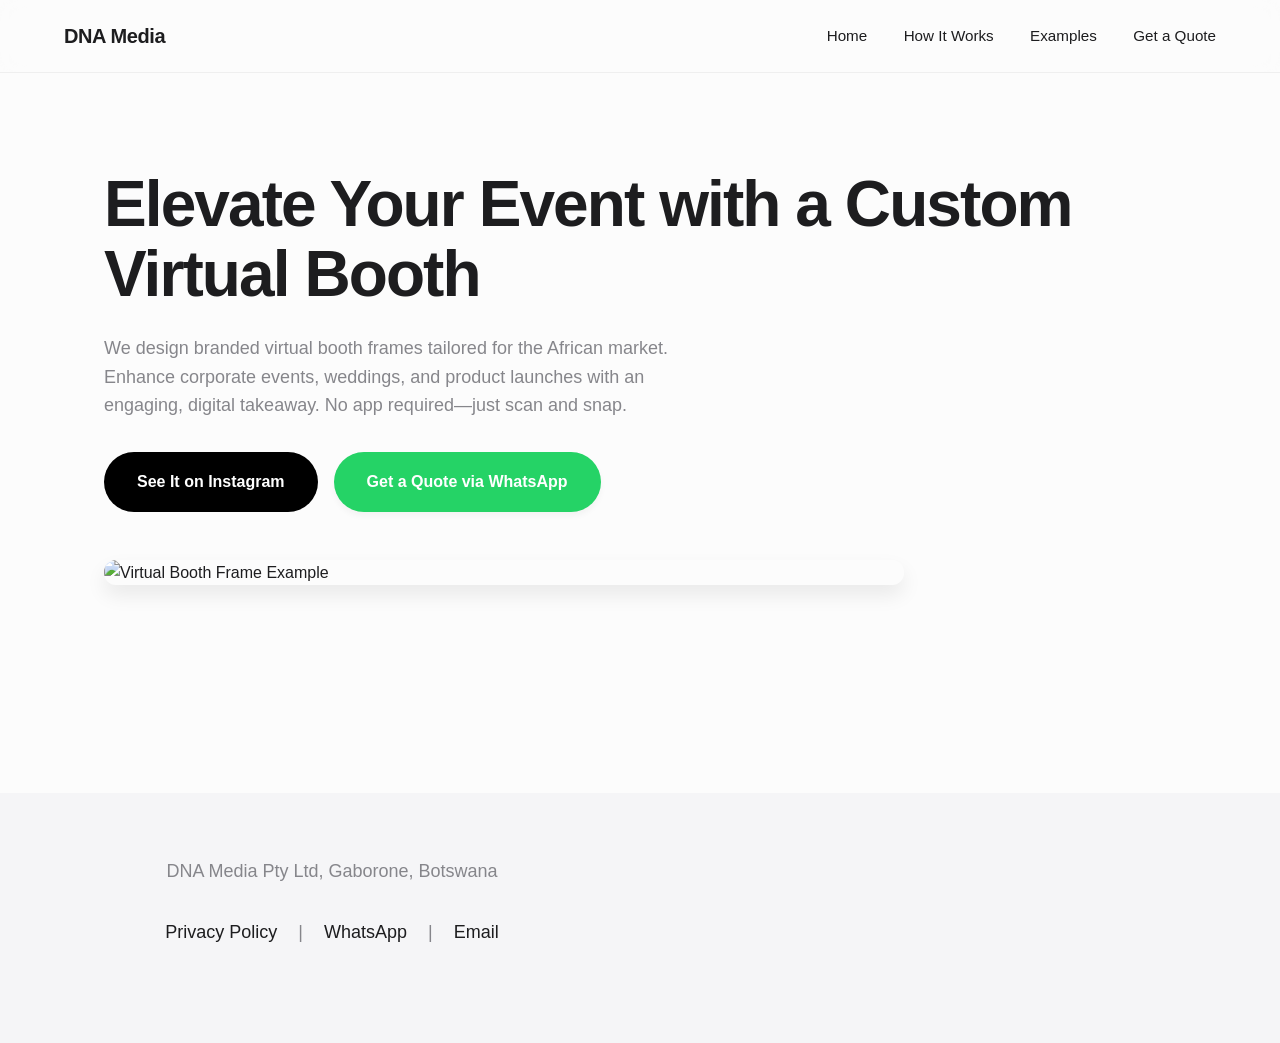
==== Aspirant/index.html @ b3066bc1 "Add files via upload" ====
<!DOCTYPE html>
<html lang="en">
<head>
    <meta charset="UTF-8">
    <meta name="viewport" content="width=device-width, initial-scale=1.0">
    <title>DNA Media Africa Booth</title>
    <link rel="stylesheet" href="./style.css">
</head>
<body>
    <header>
        <div class="logo">DNA Media</div>
        <button class="menu-toggle">☰</button>
        <nav class="nav-links">
            <a href="index.html">Home</a>
            <a href="how-it-works.html">How It Works</a>
            <a href="examples.html">Examples</a>
            <a href="get-a-quote.html">Get a Quote</a>
        </nav>
    </header>

    <main>
        <!-- PAGE SPECIFIC CONTENT GOES HERE -->
         <!-- Example of the updated Hero Section HTML -->
<section class="hero">
    <h1>Elevate Your Event with a Custom Virtual Booth</h1>
    <p>We design branded virtual booth frames tailored for the African market. Enhance corporate events, weddings, and product launches with an engaging, digital takeaway. No app required—just scan and snap.</p>
    
    <div class="btn-group">
        <a href="https://instagram.com/YOUR_HANDLE" target="_blank" rel="noopener noreferrer" class="btn btn-primary">See It on Instagram</a>
        <a href="https://wa.me/YOUR_COUNTRY_CODE" class="btn btn-whatsapp">Get a Quote via WhatsApp</a>
    </div>

    <!-- The CSS will automatically round the corners and add a shadow to this image -->
    <img src="assets/example-frame.jpg" alt="Virtual Booth Frame Example">
</section>
    </main>

    <footer>
        <p>DNA Media Pty Ltd, Gaborone, Botswana</p>
        <p>
            <a href="privacy-policy.html">Privacy Policy</a> | 
            <a href="https://wa.me/YOUR_COUNTRY_CODE_AND_NUMBER">WhatsApp</a> | 
            <a href="mailto:email@dnamedia.com">Email</a>
        </p>
    </footer>
    <script src="script.js"></script>
</body>
</html>
---- Aspirant/style.css ----
/* =========================================
   1. CSS Variables & Reset
   ========================================= */
:root {
  --bg-main: #fcfcfc;
  --bg-secondary: #f5f5f7;
  --text-primary: #1d1d1f;
  --text-secondary: #86868b;
  --black: #000000;
  --white: #ffffff;
  --wa-green: #25D366;
  --wa-green-hover: #1ebe59;
  --radius-md: 12px;
  --radius-pill: 50px;
  --shadow-sm: 0 4px 6px rgba(0,0,0,0.04);
  --shadow-md: 0 10px 20px rgba(0,0,0,0.08);
  --transition: all 0.3s cubic-bezier(0.25, 0.8, 0.25, 1);
}

* {
  box-sizing: border-box;
  margin: 0;
  padding: 0;
}

/* Premium System Font Stack (No Google Fonts) */
body {
  font-family: -apple-system, BlinkMacSystemFont, "SF Pro Display", "Segoe UI", Roboto, Helvetica, Arial, sans-serif;
  background-color: var(--bg-main);
  color: var(--text-primary);
  line-height: 1.6;
  -webkit-font-smoothing: antialiased;
  -moz-osx-font-smoothing: grayscale;
}

/* =========================================
   2. Typography
   ========================================= */
h1 {
  font-size: clamp(2.5rem, 5vw, 4rem);
  font-weight: 800;
  letter-spacing: -0.03em;
  line-height: 1.1;
  margin-bottom: 1.5rem;
}

h2 {
  font-size: clamp(2rem, 4vw, 3rem);
  font-weight: 700;
  letter-spacing: -0.02em;
  margin-bottom: 1.5rem;
}

p {
  font-size: 1.125rem;
  color: var(--text-secondary);
  margin-bottom: 2rem;
  max-width: 600px;
}

/* =========================================
   3. Navigation (Sticky & Glassmorphism)
   ========================================= */
header {
  position: sticky;
  top: 0;
  z-index: 100;
  display: flex;
  justify-content: space-between;
  align-items: center;
  padding: 1.25rem 5%;
  background: rgba(252, 252, 252, 0.8);
  backdrop-filter: blur(12px);
  -webkit-backdrop-filter: blur(12px);
  border-bottom: 1px solid rgba(0,0,0,0.05);
}

.logo {
  font-weight: 800;
  font-size: 1.25rem;
  letter-spacing: -0.02em;
}

nav a {
  color: var(--text-primary);
  text-decoration: none;
  margin-left: 2rem;
  font-weight: 500;
  font-size: 0.95rem;
  transition: var(--transition);
}

nav a:hover {
  color: var(--text-secondary);
}

.menu-toggle {
  display: none;
  background: none;
  border: none;
  font-size: 1.5rem;
  cursor: pointer;
  color: var(--text-primary);
}

/* =========================================
   4. Buttons (Pill shaped with hover lifts)
   ========================================= */
.btn {
  display: inline-flex;
  align-items: center;
  justify-content: center;
  padding: 1rem 2rem;
  text-decoration: none;
  border-radius: var(--radius-pill);
  font-weight: 600;
  font-size: 1rem;
  transition: var(--transition);
  border: 1px solid transparent;
  cursor: pointer;
}

.btn:hover {
  transform: translateY(-2px);
  box-shadow: var(--shadow-md);
}

.btn-primary {
  background: var(--black);
  color: var(--white);
}

.btn-primary:hover {
  background: #222;
}

.btn-whatsapp {
  background: var(--wa-green);
  color: var(--white);
  box-shadow: var(--shadow-sm);
}

.btn-whatsapp:hover {
  background: var(--wa-green-hover);
}

.btn-group {
  display: flex;
  gap: 1rem;
  flex-wrap: wrap;
}

/* =========================================
   5. Layout & Sections
   ========================================= */
main {
  padding: 6rem 5%;
  max-width: 1200px;
  margin: 0 auto;
}

.hero {
  text-align: left; /* Or center, depending on preference */
  padding-bottom: 4rem;
}

.hero img {
  width: 100%;
  max-width: 800px;
  border-radius: var(--radius-md);
  box-shadow: var(--shadow-md);
  margin: 3rem 0;
  display: block;
}

/* =========================================
   6. Image Grid (Examples Page)
   ========================================= */
.image-grid {
  display: grid;
  grid-template-columns: 1fr;
  gap: 2rem;
  margin-bottom: 3rem;
}

.image-grid img {
  width: 100%;
  height: auto;
  border-radius: var(--radius-md);
  box-shadow: var(--shadow-sm);
  transition: var(--transition);
  cursor: pointer;
}

.image-grid img:hover {
  transform: scale(1.02) translateY(-4px);
  box-shadow: var(--shadow-md);
}

/* =========================================
   7. Footer
   ========================================= */
footer {
  text-align: center;
  padding: 4rem 2rem;
  background: var(--bg-secondary);
  font-size: 0.9rem;
  color: var(--text-secondary);
}

footer a {
  color: var(--text-primary);
  font-weight: 500;
  margin: 0 1rem;
  text-decoration: none;
}

footer a:hover {
  text-decoration: underline;
}

/* =========================================
   8. Mobile Breakpoints
   ========================================= */
@media (min-width: 768px) {
  .image-grid {
    grid-template-columns: repeat(3, 1fr);
  }
}

@media (max-width: 767px) {
  main {
    padding: 3rem 5%;
  }
  
  .menu-toggle {
    display: block;
  }
  
  .nav-links {
    display: none;
    flex-direction: column;
    position: absolute;
    top: 100%;
    left: 0;
    width: 100%;
    background: rgba(255, 255, 255, 0.98);
    backdrop-filter: blur(12px);
    border-bottom: 1px solid rgba(0,0,0,0.05);
    padding: 1rem 0;
    box-shadow: var(--shadow-md);
  }
  
  .nav-links.active {
    display: flex;
  }
  
  nav a {
    margin: 1rem 2rem;
    font-size: 1.1rem;
  }
  
  .btn-group {
    flex-direction: column;
    width: 100%;
    gap: 1rem; /* Ensures consistent spacing in the group */
  }
  
  .btn {
    width: 100%;
    margin-bottom: 1rem; /* Fallback margin to prevent overlap */
  }

  
}

/* =========================================
   9. How It Works (Steps List)
   ========================================= */
.steps-list {
  list-style: none;
  counter-reset: steps;
  margin-bottom: 3rem;
  padding: 0;
}

.steps-list li {
  position: relative;
  background: var(--white);
  margin-bottom: 1rem;
  padding: 2rem 2rem 2rem 5rem;
  border-radius: var(--radius-md);
  box-shadow: var(--shadow-sm);
  counter-increment: steps;
  transition: var(--transition);
}

.steps-list li:hover {
  box-shadow: var(--shadow-md);
  transform: translateY(-2px);
}

/* Number Badges inside the cards */
.steps-list li::before {
  content: counter(steps);
  position: absolute;
  left: 1.5rem;
  top: 1.75rem;
  background: var(--black); /* Matches the primary button */
  color: var(--white);
  width: 2.5rem;
  height: 2.5rem;
  border-radius: 50%;
  display: flex;
  align-items: center;
  justify-content: center;
  font-weight: 700;
  font-size: 1.1rem;
}

.steps-list strong {
  display: block;
  font-size: 1.25rem;
  margin-bottom: 0.25rem;
  color: var(--text-primary);
  letter-spacing: -0.01em;
}

/* =========================================
   10. Examples (Card Grid)
   ========================================= */
.image-grid {
  display: grid;
  grid-template-columns: 1fr;
  gap: 2rem;
  margin-bottom: 3rem;
}

.example-card {
  position: relative;
  border-radius: var(--radius-md);
  overflow: hidden;
  box-shadow: var(--shadow-sm);
  transition: var(--transition);
  background: var(--black); /* Prevents white flash on hover zoom */
}

.example-card:hover {
  transform: translateY(-6px);
  box-shadow: var(--shadow-md);
}

.example-card img {
  width: 100%;
  height: 100%;
  object-fit: cover;
  aspect-ratio: 3/4; /* Standard portrait ratio for booth frames */
  display: block;
  transition: transform 0.5s cubic-bezier(0.25, 0.8, 0.25, 1);
}

.example-card:hover img {
  transform: scale(1.05); /* Smooth inner zoom effect */
}

/* Gradient overlay and text for the event type */
.example-label {
  position: absolute;
  bottom: 0;
  left: 0;
  width: 100%;
  padding: 2rem 1.5rem 1rem 1.5rem;
  background: linear-gradient(to top, rgba(0,0,0,0.85) 0%, rgba(0,0,0,0) 100%);
  color: var(--white);
  font-weight: 600;
  font-size: 1.1rem;
  letter-spacing: 0.02em;
}

@media (min-width: 768px) {
  .image-grid {
    grid-template-columns: repeat(3, 1fr);
  }
}
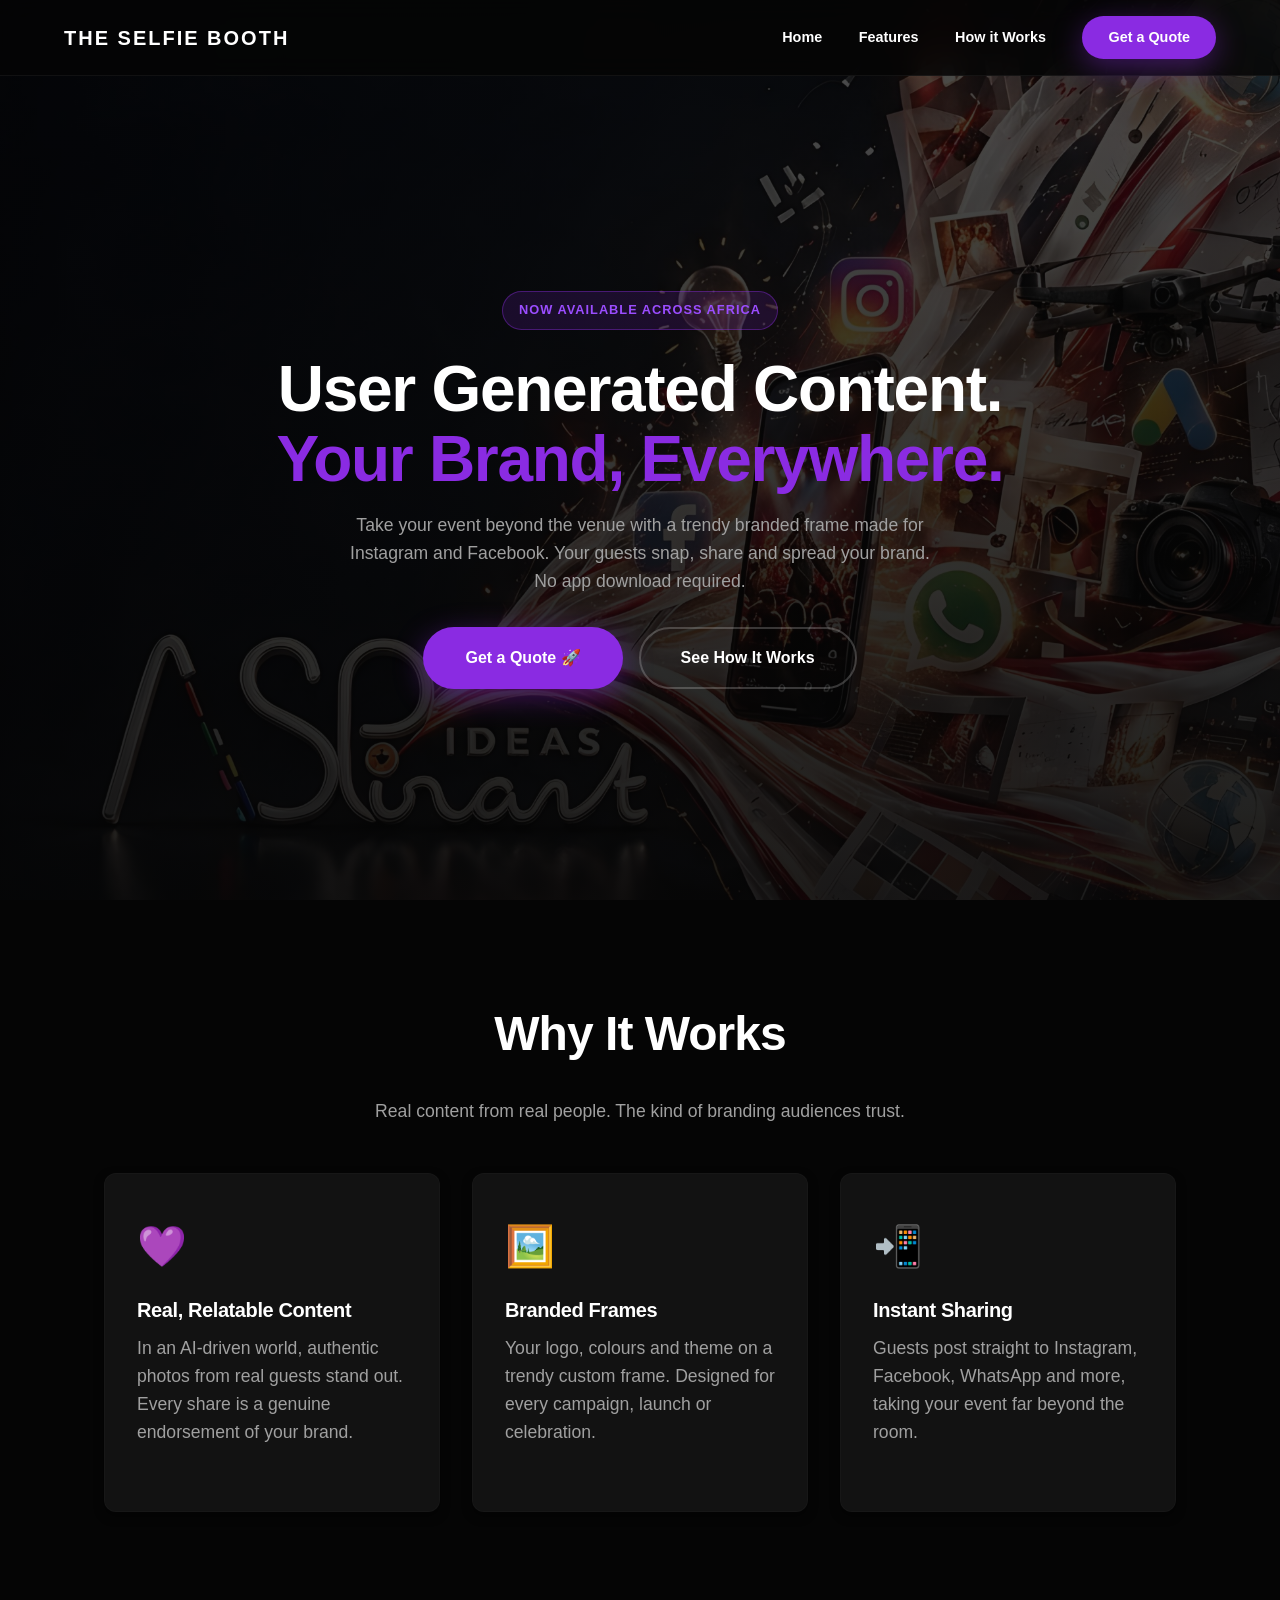
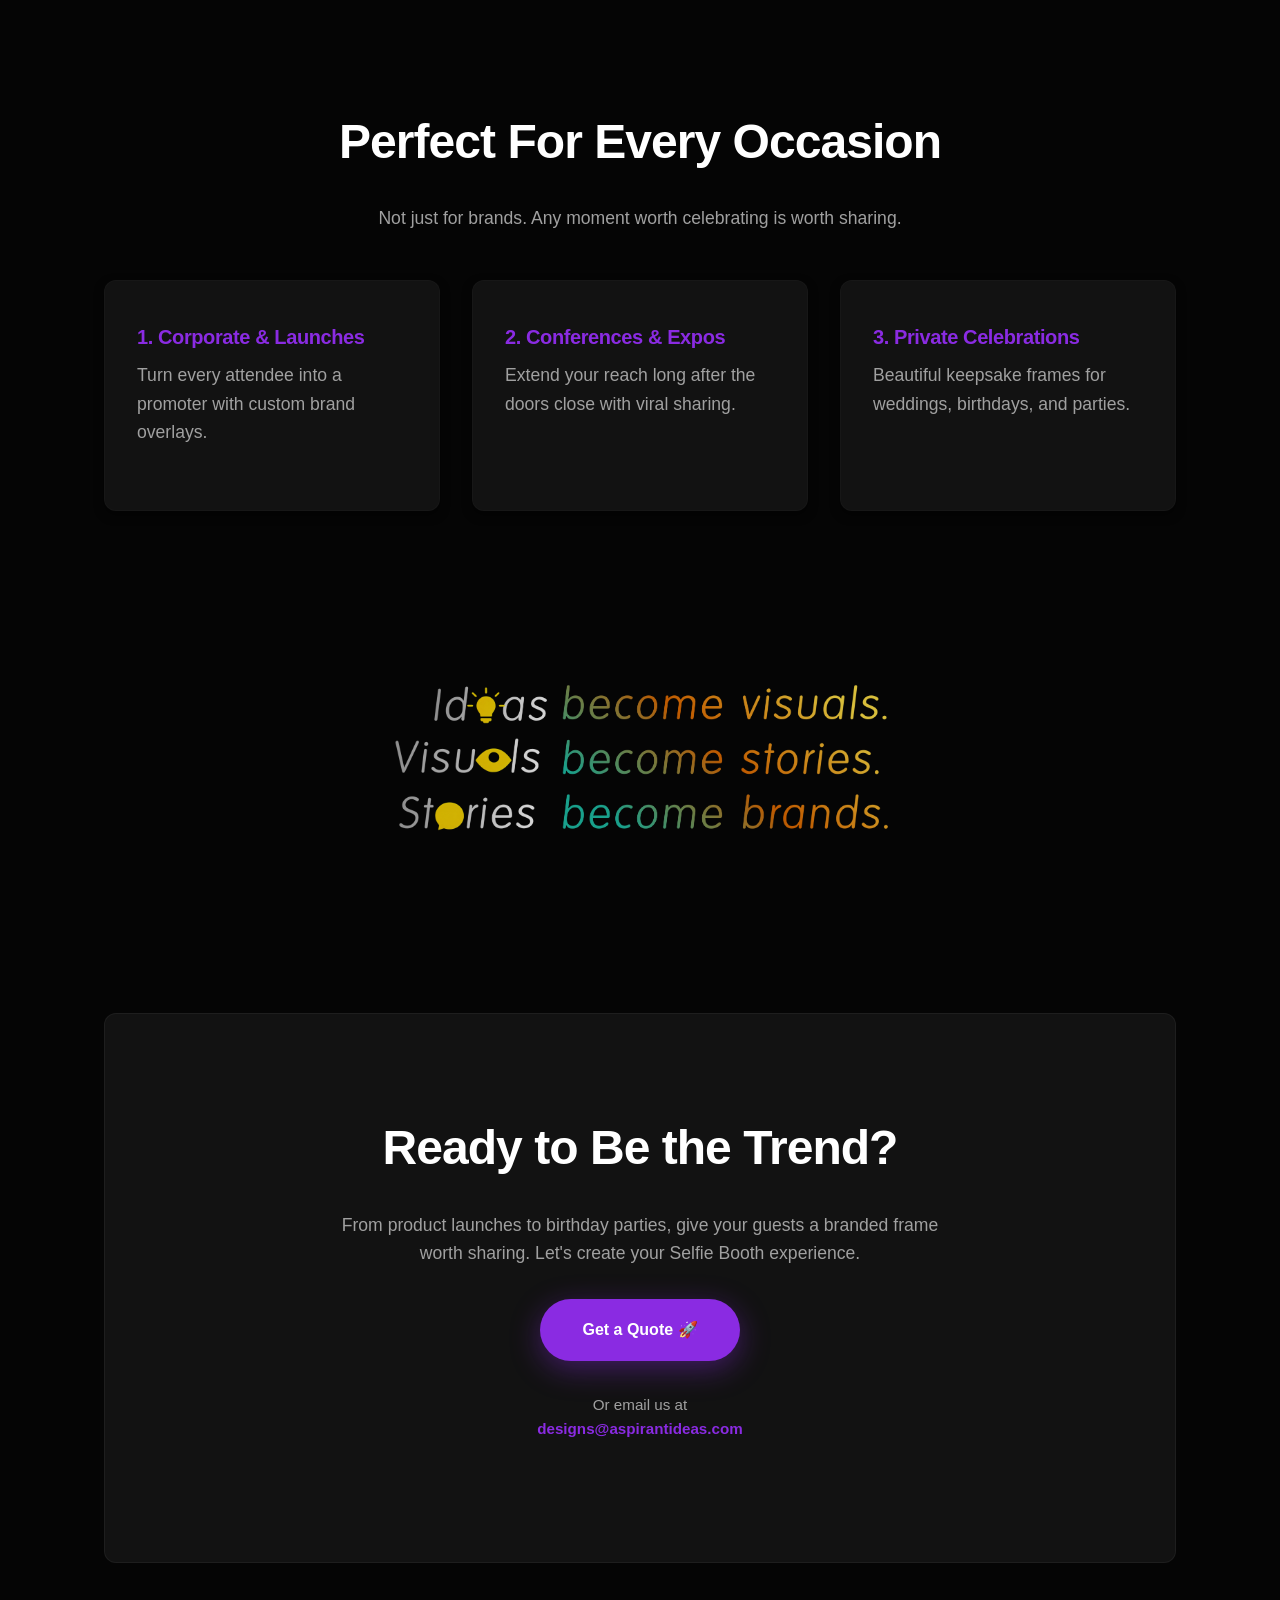
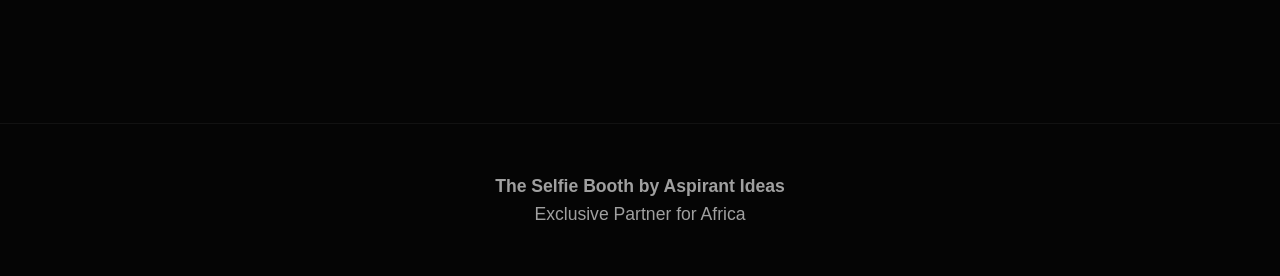
==== commit 3862aee0: "Add files via upload" ====
--- a/Aspirant/index.html
+++ b/Aspirant/index.html
@@ -3,46 +3,115 @@
 <head>
     <meta charset="UTF-8">
     <meta name="viewport" content="width=device-width, initial-scale=1.0">
-    <title>DNA Media Africa Booth</title>
-    <link rel="stylesheet" href="./style.css">
+    <title>The Selfie Booth | Aspirant Ideas</title>
+    <link rel="stylesheet" href="style.css">
 </head>
 <body>
+    
+    <!-- Navigation -->
     <header>
-        <div class="logo">DNA Media</div>
-        <button class="menu-toggle">☰</button>
+        <div class="logo">THE SELFIE BOOTH</div>
         <nav class="nav-links">
-            <a href="index.html">Home</a>
-            <a href="how-it-works.html">How It Works</a>
-            <a href="examples.html">Examples</a>
-            <a href="get-a-quote.html">Get a Quote</a>
+            <a href="#home">Home</a>
+            <a href="#features">Features</a>
+            <a href="#how-it-works">How it Works</a>
+            <a href="mailto:designs@aspirantideas.com?subject=Selfie%20Booth%20Quote" class="btn btn-primary" style="padding: 0.5rem 1.5rem; margin-left: 2rem;">Get a Quote</a>
         </nav>
     </header>
 
+    <!-- Page 1: Hero Section (Powered by 4_2.jpg) -->
+    <section id="home" class="hero" style="max-width: 100%; padding-top: 80px;">
+        <div class="hero-content">
+            <div class="badge">NOW AVAILABLE ACROSS AFRICA</div>
+            
+            <h1>
+                User Generated Content.<br>
+                <span class="text-purple">Your Brand, Everywhere.</span>
+            </h1>
+            
+            <p style="margin: 0 auto 2rem auto; max-width: 600px;">Take your event beyond the venue with a trendy branded frame made for Instagram and Facebook. Your guests snap, share and spread your brand. No app download required.</p>
+            
+            <div class="btn-group">
+                <a href="mailto:designs@aspirantideas.com?subject=Selfie%20Booth%20Quote" class="btn btn-primary">Get a Quote 🚀</a>
+                <a href="#how-it-works" class="btn btn-outline">See How It Works</a>
+            </div>
+        </div>
+    </section>
+
     <main>
-        <!-- PAGE SPECIFIC CONTENT GOES HERE -->
-         <!-- Example of the updated Hero Section HTML -->
-<section class="hero">
-    <h1>Elevate Your Event with a Custom Virtual Booth</h1>
-    <p>We design branded virtual booth frames tailored for the African market. Enhance corporate events, weddings, and product launches with an engaging, digital takeaway. No app required—just scan and snap.</p>
-    
-    <div class="btn-group">
-        <a href="https://instagram.com/YOUR_HANDLE" target="_blank" rel="noopener noreferrer" class="btn btn-primary">See It on Instagram</a>
-        <a href="https://wa.me/YOUR_COUNTRY_CODE" class="btn btn-whatsapp">Get a Quote via WhatsApp</a>
-    </div>
+        <!-- Page 2: Features -->
+        <section id="features">
+            <div class="text-center">
+                <h2>Why It Works</h2>
+                <p style="max-width: 600px; margin: 0 auto;">Real content from real people. The kind of branding audiences trust.</p>
+            </div>
+            
+            <div class="grid">
+                <div class="card">
+                    <span class="card-icon">💜</span>
+                    <h3>Real, Relatable Content</h3>
+                    <p>In an AI-driven world, authentic photos from real guests stand out. Every share is a genuine endorsement of your brand.</p>
+                </div>
+                <div class="card">
+                    <span class="card-icon">🖼️</span>
+                    <h3>Branded Frames</h3>
+                    <p>Your logo, colours and theme on a trendy custom frame. Designed for every campaign, launch or celebration.</p>
+                </div>
+                <div class="card">
+                    <span class="card-icon">📲</span>
+                    <h3>Instant Sharing</h3>
+                    <p>Guests post straight to Instagram, Facebook, WhatsApp and more, taking your event far beyond the room.</p>
+                </div>
+            </div>
+        </section>
 
-    <!-- The CSS will automatically round the corners and add a shadow to this image -->
-    <img src="assets/example-frame.jpg" alt="Virtual Booth Frame Example">
-</section>
+        <!-- Page 3: How It Works & Occasions -->
+        <section id="how-it-works">
+            <div class="text-center">
+                <h2>Perfect For Every Occasion</h2>
+                <p style="max-width: 600px; margin: 0 auto;">Not just for brands. Any moment worth celebrating is worth sharing.</p>
+            </div>
+            
+            <div class="grid">
+                <div class="card">
+                    <h3 class="text-purple">1. Corporate & Launches</h3>
+                    <p>Turn every attendee into a promoter with custom brand overlays.</p>
+                </div>
+                <div class="card">
+                    <h3 class="text-purple">2. Conferences & Expos</h3>
+                    <p>Extend your reach long after the doors close with viral sharing.</p>
+                </div>
+                <div class="card">
+                    <h3 class="text-purple">3. Private Celebrations</h3>
+                    <p>Beautiful keepsake frames for weddings, birthdays, and parties.</p>
+                </div>
+            </div>
+        </section>
+        
+        <!-- Manifesto Graphic Section (Powered by 3.jpg) -->
+        <!-- Because 3.jpg has a black background, it merges perfectly with var(--bg-main) -->
+        <div class="manifesto-section">
+            <img src="3.png" alt="Ideas become visuals. Visuals become stories. Stories become brands." class="manifesto-img">
+        </div>
+
+        <!-- Page 4: Final Call to Action -->
+        <section id="contact">
+            <div class="cta-section">
+                <h2>Ready to Be the Trend?</h2>
+                <p style="max-width: 600px; margin: 0 auto 2rem auto;">From product launches to birthday parties, give your guests a branded frame worth sharing. Let's create your Selfie Booth experience.</p>
+                
+                <div class="btn-group">
+                    <a href="mailto:designs@aspirantideas.com?subject=Selfie%20Booth%20Quote" class="btn btn-primary">Get a Quote 🚀</a>
+                </div>
+                <p style="margin-top: 2rem; font-size: 0.95rem;">Or email us at <br><a href="mailto:designs@aspirantideas.com" class="text-purple" style="font-weight: 700; text-decoration: none;">designs@aspirantideas.com</a></p>
+            </div>
+        </section>
     </main>
 
+    <!-- Footer -->
     <footer>
-        <p>DNA Media Pty Ltd, Gaborone, Botswana</p>
-        <p>
-            <a href="privacy-policy.html">Privacy Policy</a> | 
-            <a href="https://wa.me/YOUR_COUNTRY_CODE_AND_NUMBER">WhatsApp</a> | 
-            <a href="mailto:email@dnamedia.com">Email</a>
-        </p>
+        <p style="margin-bottom: 0;"><strong>The Selfie Booth by Aspirant Ideas</strong> <br> Exclusive Partner for Africa</p>
     </footer>
-    <script src="script.js"></script>
+
 </body>
 </html>
--- a/Aspirant/style.css
+++ b/Aspirant/style.css
@@ -1,20 +1,19 @@
 /* =========================================
-   1. CSS Variables & Reset
+   1. CSS Variables & Reset (Dark Theme)
    ========================================= */
 :root {
-  --bg-main: #fcfcfc;
-  --bg-secondary: #f5f5f7;
-  --text-primary: #1d1d1f;
-  --text-secondary: #86868b;
-  --black: #000000;
-  --white: #ffffff;
-  --wa-green: #25D366;
-  --wa-green-hover: #1ebe59;
+  --bg-main: #050505; /* Deep Black */
+  --bg-secondary: #121212; /* Slightly lighter for cards/sections */
+  --text-primary: #ffffff;
+  --text-secondary: #a0a0a0;
+  --purple-main: #8a2be2;
+  --purple-hover: #9b4dff;
+  --purple-glow: rgba(138, 43, 226, 0.4);
   --radius-md: 12px;
   --radius-pill: 50px;
-  --shadow-sm: 0 4px 6px rgba(0,0,0,0.04);
-  --shadow-md: 0 10px 20px rgba(0,0,0,0.08);
-  --transition: all 0.3s cubic-bezier(0.25, 0.8, 0.25, 1);
+  --shadow-sm: 0 4px 10px rgba(0,0,0,0.5);
+  --shadow-purple: 0 8px 30px var(--purple-glow);
+  --transition: all 0.3s ease;
 }
 
 * {
@@ -23,363 +22,228 @@
   padding: 0;
 }
 
-/* Premium System Font Stack (No Google Fonts) */
 body {
-  font-family: -apple-system, BlinkMacSystemFont, "SF Pro Display", "Segoe UI", Roboto, Helvetica, Arial, sans-serif;
+  font-family: -apple-system, BlinkMacSystemFont, "Segoe UI", Roboto, Helvetica, sans-serif;
   background-color: var(--bg-main);
   color: var(--text-primary);
   line-height: 1.6;
   -webkit-font-smoothing: antialiased;
-  -moz-osx-font-smoothing: grayscale;
-}
-
-/* =========================================
-   2. Typography
-   ========================================= */
-h1 {
-  font-size: clamp(2.5rem, 5vw, 4rem);
+}
+
+/* =========================================
+   2. Typography & Globals
+   ========================================= */
+h1, h2, h3 {
   font-weight: 800;
-  letter-spacing: -0.03em;
-  line-height: 1.1;
-  margin-bottom: 1.5rem;
-}
-
-h2 {
-  font-size: clamp(2rem, 4vw, 3rem);
-  font-weight: 700;
   letter-spacing: -0.02em;
-  margin-bottom: 1.5rem;
-}
-
-p {
-  font-size: 1.125rem;
-  color: var(--text-secondary);
-  margin-bottom: 2rem;
-  max-width: 600px;
-}
-
-/* =========================================
-   3. Navigation (Sticky & Glassmorphism)
+  color: var(--text-primary);
+}
+
+h1 { font-size: clamp(2.5rem, 5vw, 4rem); line-height: 1.1; margin-bottom: 1rem; }
+h2 { font-size: clamp(2rem, 4vw, 3rem); margin-bottom: 1.5rem; text-align: center; }
+h3 { font-size: 1.25rem; margin-bottom: 0.5rem; }
+
+p { font-size: 1.1rem; color: var(--text-secondary); margin-bottom: 1.5rem; }
+
+.text-purple { color: var(--purple-main); }
+.text-center { text-align: center; }
+
+/* =========================================
+   3. Navigation
    ========================================= */
 header {
-  position: sticky;
+  position: fixed;
   top: 0;
+  width: 100%;
   z-index: 100;
   display: flex;
   justify-content: space-between;
   align-items: center;
-  padding: 1.25rem 5%;
-  background: rgba(252, 252, 252, 0.8);
+  padding: 1rem 5%;
+  background: rgba(5, 5, 5, 0.85);
   backdrop-filter: blur(12px);
-  -webkit-backdrop-filter: blur(12px);
-  border-bottom: 1px solid rgba(0,0,0,0.05);
-}
-
-.logo {
-  font-weight: 800;
-  font-size: 1.25rem;
-  letter-spacing: -0.02em;
-}
+  border-bottom: 1px solid rgba(255,255,255,0.05);
+}
+
+.logo { font-weight: 800; font-size: 1.25rem; letter-spacing: 2px; }
 
 nav a {
   color: var(--text-primary);
   text-decoration: none;
   margin-left: 2rem;
-  font-weight: 500;
-  font-size: 0.95rem;
-  transition: var(--transition);
-}
-
-nav a:hover {
-  color: var(--text-secondary);
-}
-
-.menu-toggle {
-  display: none;
-  background: none;
-  border: none;
-  font-size: 1.5rem;
-  cursor: pointer;
-  color: var(--text-primary);
-}
-
-/* =========================================
-   4. Buttons (Pill shaped with hover lifts)
+  font-weight: 600;
+  font-size: 0.9rem;
+  transition: var(--transition);
+}
+
+nav a:hover { color: var(--purple-main); }
+
+/* =========================================
+   4. Buttons
    ========================================= */
 .btn {
   display: inline-flex;
   align-items: center;
   justify-content: center;
-  padding: 1rem 2rem;
+  padding: 1rem 2.5rem;
   text-decoration: none;
   border-radius: var(--radius-pill);
-  font-weight: 600;
-  font-size: 1rem;
-  transition: var(--transition);
-  border: 1px solid transparent;
+  font-weight: 700;
+  transition: var(--transition);
   cursor: pointer;
-}
-
-.btn:hover {
+  border: 2px solid transparent;
+}
+
+.btn-primary {
+  background: var(--purple-main);
+  color: #ffffff;
+  box-shadow: var(--shadow-purple);
+}
+
+.btn-primary:hover {
+  background: var(--purple-hover);
   transform: translateY(-2px);
-  box-shadow: var(--shadow-md);
-}
-
-.btn-primary {
-  background: var(--black);
-  color: var(--white);
-}
-
-.btn-primary:hover {
-  background: #222;
-}
-
-.btn-whatsapp {
-  background: var(--wa-green);
-  color: var(--white);
-  box-shadow: var(--shadow-sm);
-}
-
-.btn-whatsapp:hover {
-  background: var(--wa-green-hover);
+  box-shadow: 0 12px 40px rgba(155, 77, 255, 0.6);
+}
+
+.btn-outline {
+  background: transparent;
+  color: var(--text-primary);
+  border-color: rgba(255,255,255,0.2);
+}
+
+.btn-outline:hover {
+  border-color: var(--purple-main);
+  color: var(--purple-main);
 }
 
 .btn-group {
   display: flex;
   gap: 1rem;
   flex-wrap: wrap;
-}
-
-/* =========================================
-   5. Layout & Sections
-   ========================================= */
-main {
-  padding: 6rem 5%;
-  max-width: 1200px;
-  margin: 0 auto;
-}
-
+  justify-content: center;
+}
+
+/* =========================================
+   5. Hero Section (Uses 4_2.jpg)
+   ========================================= */
 .hero {
-  text-align: left; /* Or center, depending on preference */
-  padding-bottom: 4rem;
-}
-
-.hero img {
-  width: 100%;
+  position: relative;
+  background-image: url('4.png');
+  background-size: cover;
+  background-position: center;
+  height: 100vh;
+  display: flex;
+  flex-direction: column;
+  align-items: center;
+  justify-content: center;
+  text-align: center;
+  padding: 0 5%;
+}
+
+.hero::before {
+  content: '';
+  position: absolute;
+  top: 0; left: 0; width: 100%; height: 100%;
+  background: linear-gradient(to bottom, rgba(5,5,5,0.7) 0%, rgba(5,5,5,0.9) 100%);
+  z-index: 1;
+}
+
+.hero-content {
+  position: relative;
+  z-index: 2;
   max-width: 800px;
-  border-radius: var(--radius-md);
-  box-shadow: var(--shadow-md);
-  margin: 3rem 0;
+}
+
+.badge {
+  display: inline-block;
+  background: rgba(138, 43, 226, 0.15);
+  color: var(--purple-hover);
+  padding: 0.5rem 1rem;
+  border-radius: var(--radius-pill);
+  font-size: 0.8rem;
+  font-weight: 700;
+  letter-spacing: 1px;
+  margin-bottom: 1.5rem;
+  border: 1px solid var(--purple-glow);
+}
+
+/* =========================================
+   6. Manifesto Section (Uses 3.jpg)
+   ========================================= */
+.manifesto-section {
+  background: var(--bg-main);
+  padding: 2rem 5%; /* Reduced padding for a tighter fit */
+  display: flex;
+  justify-content: center;
+  align-items: center;
+  margin: 2rem 0;
+}
+
+.manifesto-img {
+  max-width: 100%;
+  width: 500px; /* Reduced significantly to act as a small quote */
+  height: auto;
   display: block;
-}
-
-/* =========================================
-   6. Image Grid (Examples Page)
-   ========================================= */
-.image-grid {
+  opacity: 0.85; /* Softens the image slightly to match the aesthetic */
+  transition: var(--transition);
+}
+
+.manifesto-img:hover {
+  opacity: 1; /* Brightens up slightly if the user hovers over it */
+}
+
+/* =========================================
+   7. Grid & Cards
+   ========================================= */
+section { padding: 6rem 5%; max-width: 1200px; margin: 0 auto; }
+
+.grid {
   display: grid;
   grid-template-columns: 1fr;
   gap: 2rem;
-  margin-bottom: 3rem;
-}
-
-.image-grid img {
-  width: 100%;
-  height: auto;
+  margin-top: 3rem;
+}
+
+@media (min-width: 768px) {
+  .grid { grid-template-columns: repeat(auto-fit, minmax(300px, 1fr)); }
+}
+
+.card {
+  background: var(--bg-secondary);
+  padding: 2.5rem 2rem;
   border-radius: var(--radius-md);
   box-shadow: var(--shadow-sm);
   transition: var(--transition);
-  cursor: pointer;
-}
-
-.image-grid img:hover {
-  transform: scale(1.02) translateY(-4px);
-  box-shadow: var(--shadow-md);
-}
-
-/* =========================================
-   7. Footer
-   ========================================= */
+  border: 1px solid rgba(255,255,255,0.02);
+}
+
+.card:hover {
+  transform: translateY(-5px);
+  border-color: var(--purple-glow);
+  box-shadow: var(--shadow-purple);
+}
+
+.card-icon {
+  font-size: 2.5rem;
+  margin-bottom: 1rem;
+  display: block;
+}
+
+/* =========================================
+   8. Footer & CTA
+   ========================================= */
+.cta-section {
+  text-align: center;
+  background: var(--bg-secondary);
+  padding: 6rem 5%;
+  border-radius: var(--radius-md);
+  margin-bottom: 4rem;
+  border: 1px solid rgba(255,255,255,0.05);
+}
+
 footer {
   text-align: center;
-  padding: 4rem 2rem;
-  background: var(--bg-secondary);
-  font-size: 0.9rem;
-  color: var(--text-secondary);
-}
-
-footer a {
-  color: var(--text-primary);
-  font-weight: 500;
-  margin: 0 1rem;
-  text-decoration: none;
-}
-
-footer a:hover {
-  text-decoration: underline;
-}
-
-/* =========================================
-   8. Mobile Breakpoints
-   ========================================= */
-@media (min-width: 768px) {
-  .image-grid {
-    grid-template-columns: repeat(3, 1fr);
-  }
-}
-
-@media (max-width: 767px) {
-  main {
-    padding: 3rem 5%;
-  }
-  
-  .menu-toggle {
-    display: block;
-  }
-  
-  .nav-links {
-    display: none;
-    flex-direction: column;
-    position: absolute;
-    top: 100%;
-    left: 0;
-    width: 100%;
-    background: rgba(255, 255, 255, 0.98);
-    backdrop-filter: blur(12px);
-    border-bottom: 1px solid rgba(0,0,0,0.05);
-    padding: 1rem 0;
-    box-shadow: var(--shadow-md);
-  }
-  
-  .nav-links.active {
-    display: flex;
-  }
-  
-  nav a {
-    margin: 1rem 2rem;
-    font-size: 1.1rem;
-  }
-  
-  .btn-group {
-    flex-direction: column;
-    width: 100%;
-    gap: 1rem; /* Ensures consistent spacing in the group */
-  }
-  
-  .btn {
-    width: 100%;
-    margin-bottom: 1rem; /* Fallback margin to prevent overlap */
-  }
-
-  
-}
-
-/* =========================================
-   9. How It Works (Steps List)
-   ========================================= */
-.steps-list {
-  list-style: none;
-  counter-reset: steps;
-  margin-bottom: 3rem;
-  padding: 0;
-}
-
-.steps-list li {
-  position: relative;
-  background: var(--white);
-  margin-bottom: 1rem;
-  padding: 2rem 2rem 2rem 5rem;
-  border-radius: var(--radius-md);
-  box-shadow: var(--shadow-sm);
-  counter-increment: steps;
-  transition: var(--transition);
-}
-
-.steps-list li:hover {
-  box-shadow: var(--shadow-md);
-  transform: translateY(-2px);
-}
-
-/* Number Badges inside the cards */
-.steps-list li::before {
-  content: counter(steps);
-  position: absolute;
-  left: 1.5rem;
-  top: 1.75rem;
-  background: var(--black); /* Matches the primary button */
-  color: var(--white);
-  width: 2.5rem;
-  height: 2.5rem;
-  border-radius: 50%;
-  display: flex;
-  align-items: center;
-  justify-content: center;
-  font-weight: 700;
-  font-size: 1.1rem;
-}
-
-.steps-list strong {
-  display: block;
-  font-size: 1.25rem;
-  margin-bottom: 0.25rem;
-  color: var(--text-primary);
-  letter-spacing: -0.01em;
-}
-
-/* =========================================
-   10. Examples (Card Grid)
-   ========================================= */
-.image-grid {
-  display: grid;
-  grid-template-columns: 1fr;
-  gap: 2rem;
-  margin-bottom: 3rem;
-}
-
-.example-card {
-  position: relative;
-  border-radius: var(--radius-md);
-  overflow: hidden;
-  box-shadow: var(--shadow-sm);
-  transition: var(--transition);
-  background: var(--black); /* Prevents white flash on hover zoom */
-}
-
-.example-card:hover {
-  transform: translateY(-6px);
-  box-shadow: var(--shadow-md);
-}
-
-.example-card img {
-  width: 100%;
-  height: 100%;
-  object-fit: cover;
-  aspect-ratio: 3/4; /* Standard portrait ratio for booth frames */
-  display: block;
-  transition: transform 0.5s cubic-bezier(0.25, 0.8, 0.25, 1);
-}
-
-.example-card:hover img {
-  transform: scale(1.05); /* Smooth inner zoom effect */
-}
-
-/* Gradient overlay and text for the event type */
-.example-label {
-  position: absolute;
-  bottom: 0;
-  left: 0;
-  width: 100%;
-  padding: 2rem 1.5rem 1rem 1.5rem;
-  background: linear-gradient(to top, rgba(0,0,0,0.85) 0%, rgba(0,0,0,0) 100%);
-  color: var(--white);
-  font-weight: 600;
-  font-size: 1.1rem;
-  letter-spacing: 0.02em;
-}
-
-@media (min-width: 768px) {
-  .image-grid {
-    grid-template-columns: repeat(3, 1fr);
-  }
-}
-
+  padding: 3rem 5%;
+  border-top: 1px solid rgba(255,255,255,0.05);
+}
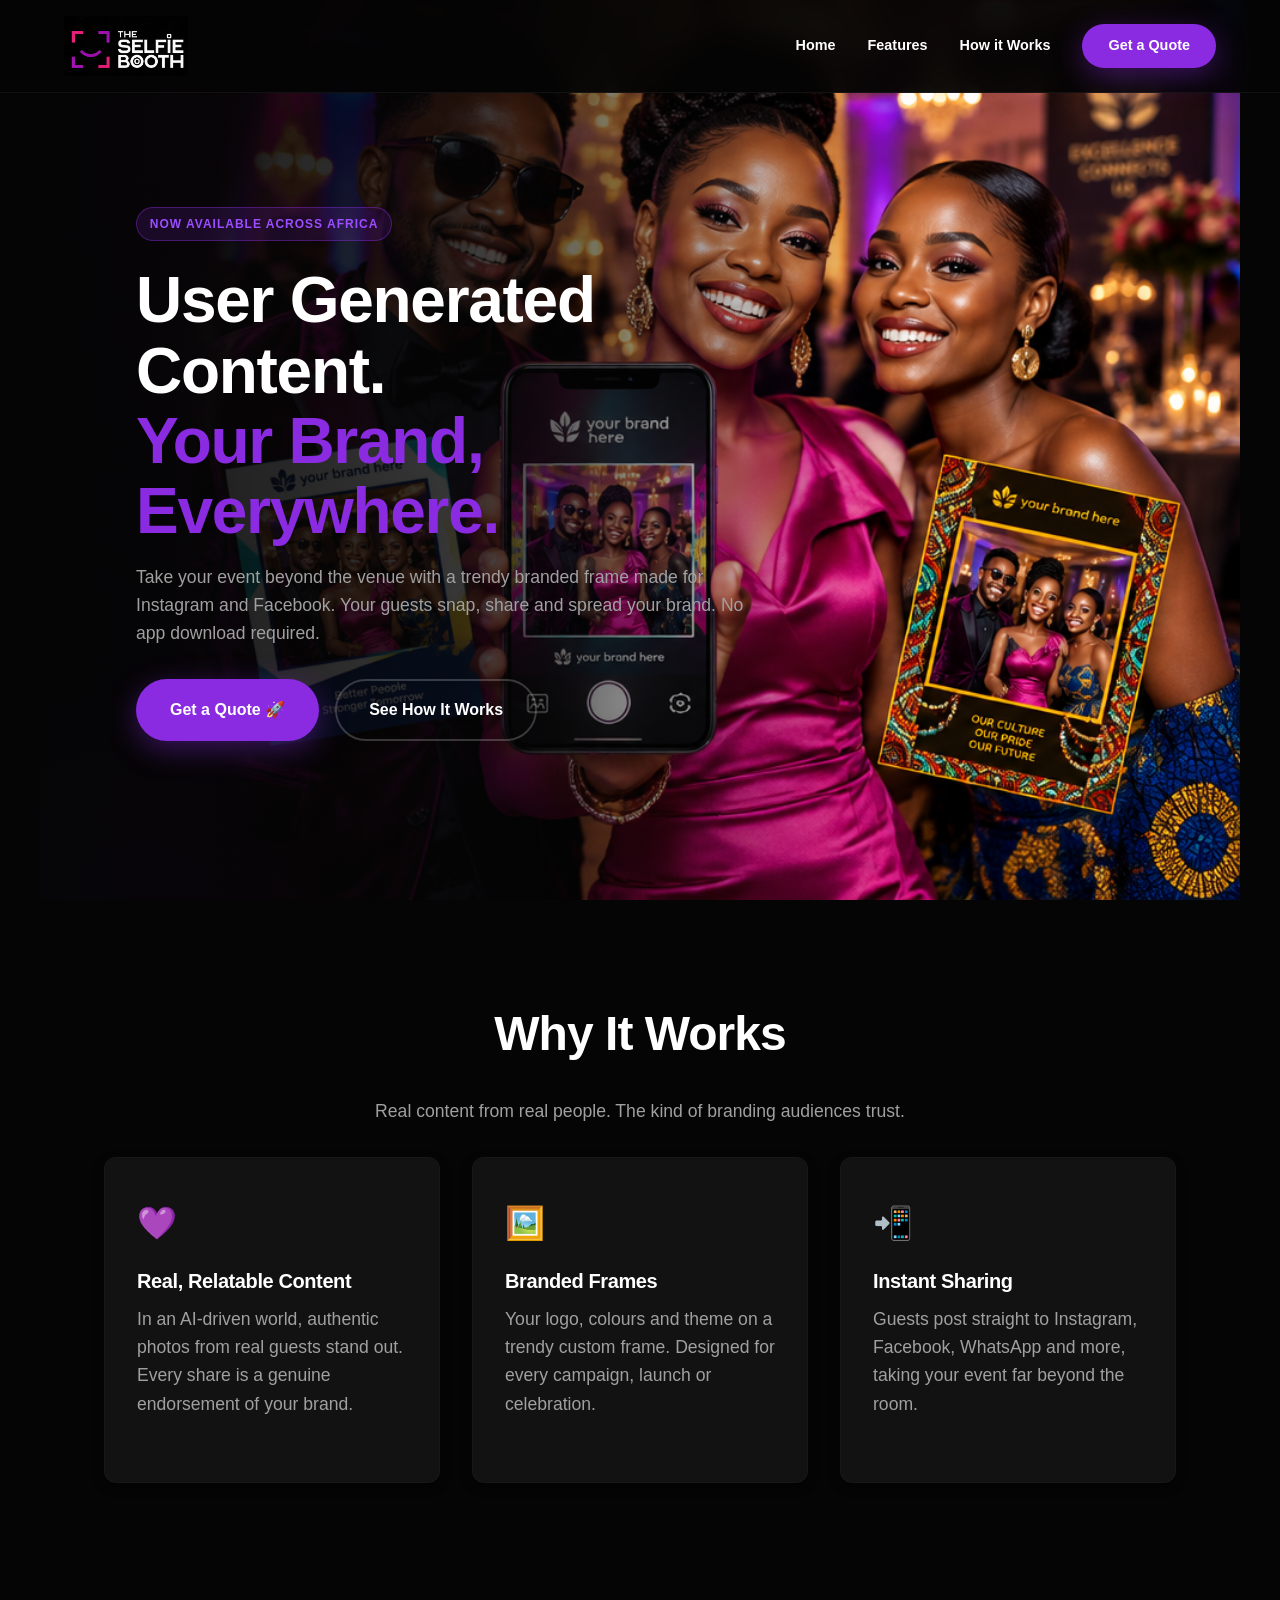
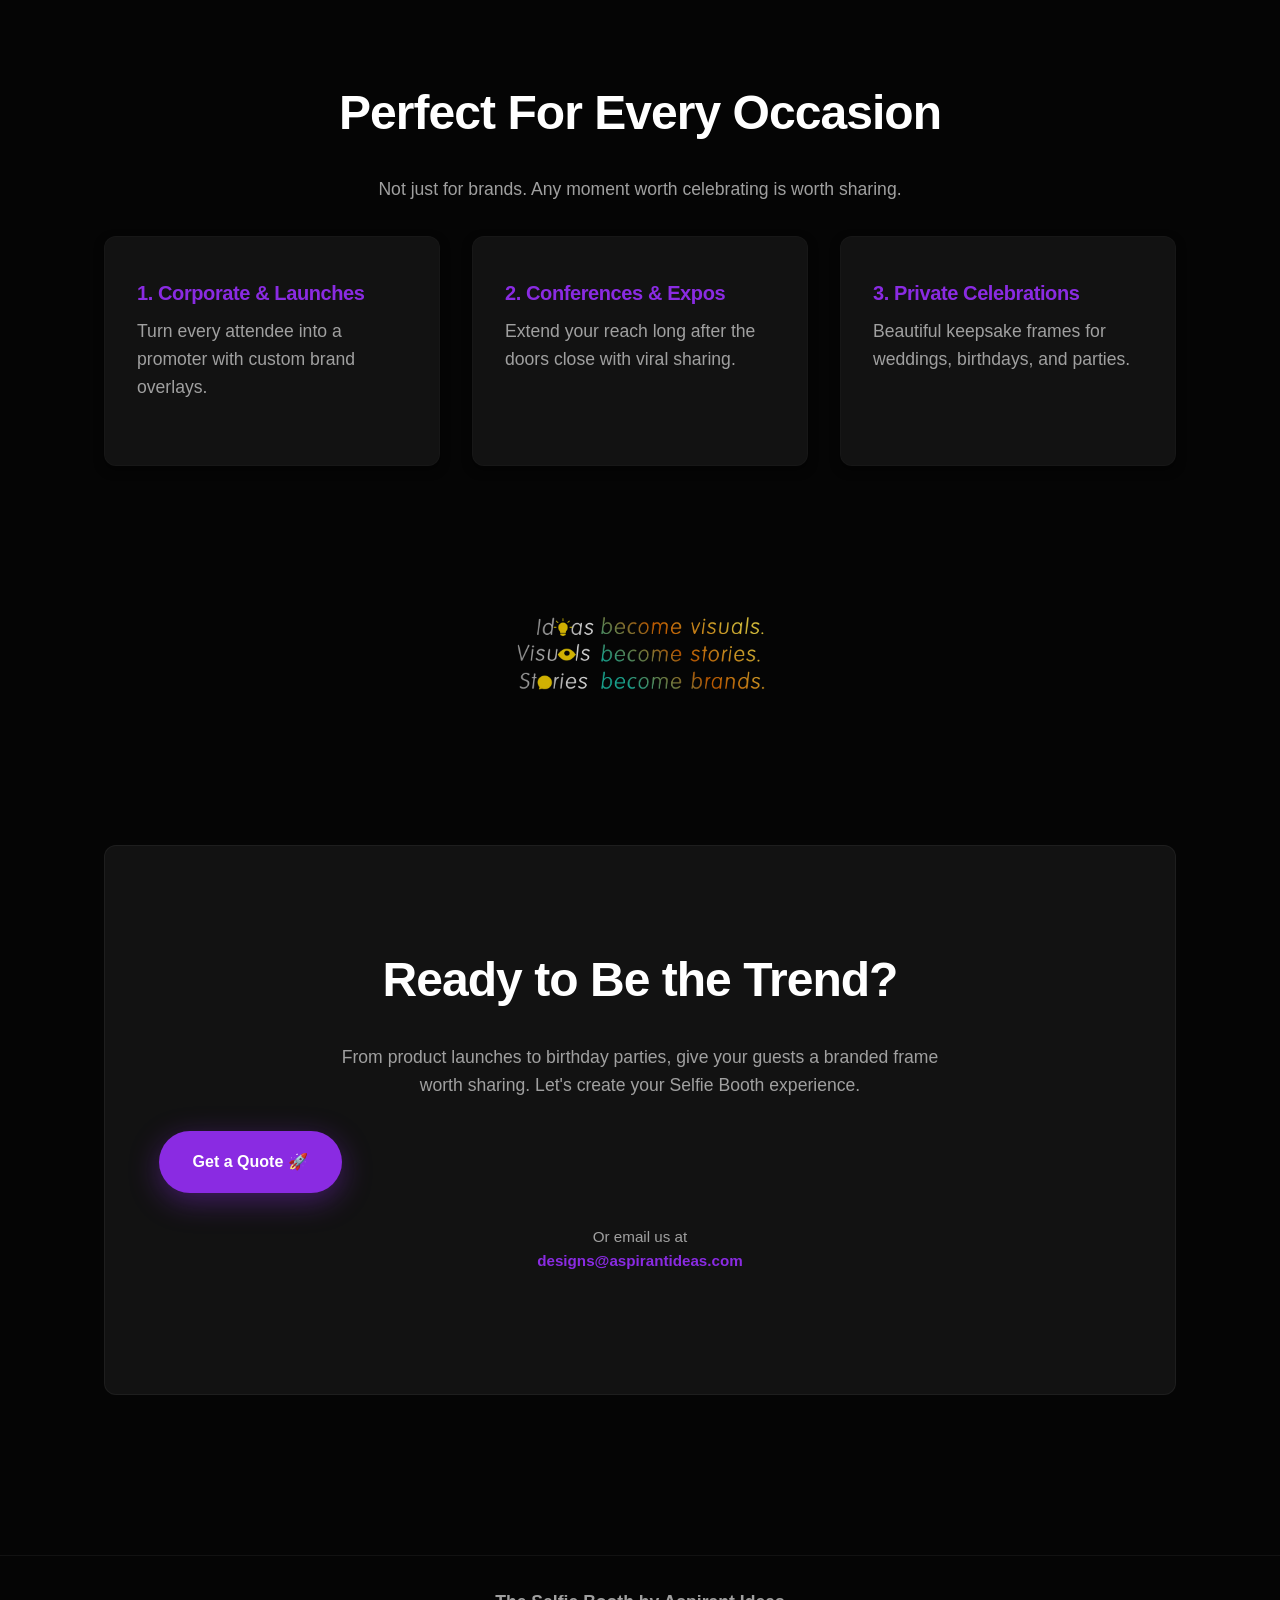
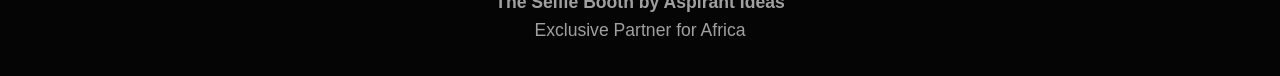
==== commit 0788ca4a: "Add files via upload" ====
--- a/Aspirant/index.html
+++ b/Aspirant/index.html
@@ -4,23 +4,38 @@
     <meta charset="UTF-8">
     <meta name="viewport" content="width=device-width, initial-scale=1.0">
     <title>The Selfie Booth | Aspirant Ideas</title>
+    
+    <!-- Standard Favicon -->
+    <link rel="icon" type="image/jpeg" href="logo.png">
+    
+    <!-- Apple Touch Icon for iOS Home Screen -->
+    <link rel="apple-touch-icon" href="logo.png">
+    
     <link rel="stylesheet" href="style.css">
 </head>
 <body>
     
     <!-- Navigation -->
     <header>
-        <div class="logo">THE SELFIE BOOTH</div>
+        <!-- Updated Logo Image -->
+        <a href="#home" class="logo-link">
+            <img src="logo.png" alt="The Selfie Booth Logo" class="logo-img">
+        </a>
+
+        <!-- Mobile Hamburger Toggle -->
+        <button class="menu-toggle">☰</button>
+        
         <nav class="nav-links">
-            <a href="#home">Home</a>
-            <a href="#features">Features</a>
-            <a href="#how-it-works">How it Works</a>
-            <a href="mailto:designs@aspirantideas.com?subject=Selfie%20Booth%20Quote" class="btn btn-primary" style="padding: 0.5rem 1.5rem; margin-left: 2rem;">Get a Quote</a>
+            <a href="#home" class="nav-item">Home</a>
+            <a href="#features" class="nav-item">Features</a>
+            <a href="#how-it-works" class="nav-item">How it Works</a>
+            <a href="mailto:designs@aspirantideas.com?subject=Selfie%20Booth%20Quote" class="btn btn-primary nav-cta">Get a Quote</a>
         </nav>
     </header>
 
     <!-- Page 1: Hero Section (Powered by 4_2.jpg) -->
-    <section id="home" class="hero" style="max-width: 100%; padding-top: 80px;">
+    <!-- Page 1: Hero Section (Powered by the cinematic banner) -->
+    <section id="home" class="hero">
         <div class="hero-content">
             <div class="badge">NOW AVAILABLE ACROSS AFRICA</div>
             
@@ -29,7 +44,7 @@
                 <span class="text-purple">Your Brand, Everywhere.</span>
             </h1>
             
-            <p style="margin: 0 auto 2rem auto; max-width: 600px;">Take your event beyond the venue with a trendy branded frame made for Instagram and Facebook. Your guests snap, share and spread your brand. No app download required.</p>
+            <p style="margin-bottom: 2rem;">Take your event beyond the venue with a trendy branded frame made for Instagram and Facebook. Your guests snap, share and spread your brand. No app download required.</p>
             
             <div class="btn-group">
                 <a href="mailto:designs@aspirantideas.com?subject=Selfie%20Booth%20Quote" class="btn btn-primary">Get a Quote 🚀</a>
@@ -89,7 +104,6 @@
         </section>
         
         <!-- Manifesto Graphic Section (Powered by 3.jpg) -->
-        <!-- Because 3.jpg has a black background, it merges perfectly with var(--bg-main) -->
         <div class="manifesto-section">
             <img src="3.png" alt="Ideas become visuals. Visuals become stories. Stories become brands." class="manifesto-img">
         </div>
@@ -113,5 +127,7 @@
         <p style="margin-bottom: 0;"><strong>The Selfie Booth by Aspirant Ideas</strong> <br> Exclusive Partner for Africa</p>
     </footer>
 
+    <!-- Mobile Menu Script -->
+    <script src="script.js"></script>
 </body>
 </html>
--- a/Aspirant/style.css
+++ b/Aspirant/style.css
@@ -2,8 +2,8 @@
    1. CSS Variables & Reset (Dark Theme)
    ========================================= */
 :root {
-  --bg-main: #050505; /* Deep Black */
-  --bg-secondary: #121212; /* Slightly lighter for cards/sections */
+  --bg-main: #050505;
+  --bg-secondary: #121212;
   --text-primary: #ffffff;
   --text-secondary: #a0a0a0;
   --purple-main: #8a2be2;
@@ -28,6 +28,12 @@
   color: var(--text-primary);
   line-height: 1.6;
   -webkit-font-smoothing: antialiased;
+  overflow-x: hidden;
+}
+
+img {
+  max-width: 100%;
+  height: auto;
 }
 
 /* =========================================
@@ -39,17 +45,17 @@
   color: var(--text-primary);
 }
 
-h1 { font-size: clamp(2.5rem, 5vw, 4rem); line-height: 1.1; margin-bottom: 1rem; }
-h2 { font-size: clamp(2rem, 4vw, 3rem); margin-bottom: 1.5rem; text-align: center; }
+/* Fluid typography handles mobile to desktop scaling automatically */
+h1 { font-size: clamp(2rem, 8vw, 4rem); line-height: 1.1; margin-bottom: 1rem; }
+h2 { font-size: clamp(1.75rem, 6vw, 3rem); margin-bottom: 1.5rem; text-align: center; }
 h3 { font-size: 1.25rem; margin-bottom: 0.5rem; }
-
-p { font-size: 1.1rem; color: var(--text-secondary); margin-bottom: 1.5rem; }
+p { font-size: 1rem; color: var(--text-secondary); margin-bottom: 1.5rem; }
 
 .text-purple { color: var(--purple-main); }
 .text-center { text-align: center; }
 
-/* =========================================
-   3. Navigation
+/*=========================================
+   3. Navigation (Mobile Default)
    ========================================= */
 header {
   position: fixed;
@@ -60,38 +66,85 @@
   justify-content: space-between;
   align-items: center;
   padding: 1rem 5%;
-  background: rgba(5, 5, 5, 0.85);
+  background: rgba(5, 5, 5, 0.95); /* Deep dark background matches the logo well */
   backdrop-filter: blur(12px);
   border-bottom: 1px solid rgba(255,255,255,0.05);
 }
 
-.logo { font-weight: 800; font-size: 1.25rem; letter-spacing: 2px; }
+/* New Logo Image Styles */
+.logo-link {
+  display: flex;
+  align-items: center;
+  z-index: 101;
+  text-decoration: none;
+}
+
+.logo-img {
+  height: 45px; /* Constrains logo height for mobile header */
+  width: auto;
+  display: block;
+}
+
+/* Hamburger Menu Button */
+.menu-toggle {
+  background: none;
+  border: none;
+  color: var(--text-primary);
+  font-size: 1.5rem;
+  cursor: pointer;
+  z-index: 101;
+}
+
+/* Hidden by default on mobile */
+.nav-links {
+  position: fixed;
+  top: 0;
+  left: 0;
+  width: 100%;
+  height: 100vh;
+  background: var(--bg-main);
+  display: flex;
+  flex-direction: column;
+  justify-content: center;
+  align-items: center;
+  gap: 2rem;
+  transform: translateY(-100%);
+  transition: transform 0.3s ease-in-out;
+  z-index: 100;
+}
+
+.nav-links.active {
+  transform: translateY(0);
+}
 
 nav a {
   color: var(--text-primary);
   text-decoration: none;
-  margin-left: 2rem;
   font-weight: 600;
-  font-size: 0.9rem;
+  font-size: 1.25rem;
   transition: var(--transition);
 }
 
 nav a:hover { color: var(--purple-main); }
 
-/* =========================================
-   4. Buttons
+/* Hide desktop CTA button inside mobile menu */
+.nav-cta { display: none; }
+
+/* =========================================
+   4. Buttons (Mobile Default)
    ========================================= */
 .btn {
   display: inline-flex;
   align-items: center;
   justify-content: center;
-  padding: 1rem 2.5rem;
+  padding: 1rem 2rem;
   text-decoration: none;
   border-radius: var(--radius-pill);
   font-weight: 700;
   transition: var(--transition);
   cursor: pointer;
   border: 2px solid transparent;
+  width: 100%; /* Full width on mobile */
 }
 
 .btn-primary {
@@ -100,68 +153,60 @@
   box-shadow: var(--shadow-purple);
 }
 
-.btn-primary:hover {
-  background: var(--purple-hover);
-  transform: translateY(-2px);
-  box-shadow: 0 12px 40px rgba(155, 77, 255, 0.6);
-}
-
 .btn-outline {
   background: transparent;
   color: var(--text-primary);
   border-color: rgba(255,255,255,0.2);
 }
 
-.btn-outline:hover {
-  border-color: var(--purple-main);
-  color: var(--purple-main);
-}
-
 .btn-group {
   display: flex;
+  flex-direction: column;
   gap: 1rem;
-  flex-wrap: wrap;
-  justify-content: center;
-}
-
-/* =========================================
-   5. Hero Section (Uses 4_2.jpg)
+  width: 100%;
+}
+
+/* =========================================
+   5. Hero Section (Left-Aligned with New Banner)
    ========================================= */
 .hero {
   position: relative;
-  background-image: url('4.png');
+  /* Updated to the new extra-wide cinematic banner */
+  background-image: url('hero.png');
   background-size: cover;
-  background-position: center;
-  height: 100vh;
+  background-position: right center; /* Keeps the people on the right in view */
+  min-height: 100vh;
   display: flex;
   flex-direction: column;
-  align-items: center;
+  align-items: flex-start; /* Aligns content to the left */
   justify-content: center;
-  text-align: center;
-  padding: 0 5%;
-}
-
+  text-align: left; /* Left-aligns the text */
+  padding: 80px 5% 2rem 5%; 
+}
+
+/* Custom gradient: Dark on the left for text readability, fading out on the right */
 .hero::before {
   content: '';
   position: absolute;
   top: 0; left: 0; width: 100%; height: 100%;
-  background: linear-gradient(to bottom, rgba(5,5,5,0.7) 0%, rgba(5,5,5,0.9) 100%);
+  background: linear-gradient(to right, rgba(5,5,5,0.95) 0%, rgba(5,5,5,0.7) 50%, rgba(5,5,5,0.1) 100%);
   z-index: 1;
 }
 
 .hero-content {
   position: relative;
   z-index: 2;
-  max-width: 800px;
+  width: 100%;
+  max-width: 650px; /* Restricts the width so it stays in the left gap */
 }
 
 .badge {
   display: inline-block;
   background: rgba(138, 43, 226, 0.15);
   color: var(--purple-hover);
-  padding: 0.5rem 1rem;
+  padding: 0.4rem 0.8rem;
   border-radius: var(--radius-pill);
-  font-size: 0.8rem;
+  font-size: 0.75rem;
   font-weight: 700;
   letter-spacing: 1px;
   margin-bottom: 1.5rem;
@@ -169,65 +214,44 @@
 }
 
 /* =========================================
-   6. Manifesto Section (Uses 3.jpg)
-   ========================================= */
-.manifesto-section {
-  background: var(--bg-main);
-  padding: 2rem 5%; /* Reduced padding for a tighter fit */
-  display: flex;
-  justify-content: center;
-  align-items: center;
-  margin: 2rem 0;
-}
-
-.manifesto-img {
-  max-width: 100%;
-  width: 500px; /* Reduced significantly to act as a small quote */
-  height: auto;
-  display: block;
-  opacity: 0.85; /* Softens the image slightly to match the aesthetic */
-  transition: var(--transition);
-}
-
-.manifesto-img:hover {
-  opacity: 1; /* Brightens up slightly if the user hovers over it */
-}
-
-/* =========================================
-   7. Grid & Cards
-   ========================================= */
-section { padding: 6rem 5%; max-width: 1200px; margin: 0 auto; }
+   6. Sections & Grid Layout (Mobile Default)
+   ========================================= */
+section { padding: 4rem 5%; width: 100%; margin: 0 auto; }
 
 .grid {
-  display: grid;
-  grid-template-columns: 1fr;
-  gap: 2rem;
-  margin-top: 3rem;
-}
-
-@media (min-width: 768px) {
-  .grid { grid-template-columns: repeat(auto-fit, minmax(300px, 1fr)); }
+  display: flex;
+  flex-direction: column; /* Stacked on mobile */
+  gap: 1.5rem;
+  margin-top: 2rem;
 }
 
 .card {
   background: var(--bg-secondary);
-  padding: 2.5rem 2rem;
+  padding: 2rem 1.5rem;
   border-radius: var(--radius-md);
   box-shadow: var(--shadow-sm);
-  transition: var(--transition);
   border: 1px solid rgba(255,255,255,0.02);
 }
 
-.card:hover {
-  transform: translateY(-5px);
-  border-color: var(--purple-glow);
-  box-shadow: var(--shadow-purple);
-}
-
 .card-icon {
-  font-size: 2.5rem;
+  font-size: 2rem;
   margin-bottom: 1rem;
   display: block;
+}
+
+/* =========================================
+   7. Small Quote Image
+   ========================================= */
+.manifesto-section {
+  padding: 2rem 5%;
+  display: flex;
+  justify-content: center;
+  margin: 1rem 0;
+}
+
+.manifesto-img {
+  width: 200px; /* Small size for mobile */
+  opacity: 0.85;
 }
 
 /* =========================================
@@ -236,14 +260,79 @@
 .cta-section {
   text-align: center;
   background: var(--bg-secondary);
-  padding: 6rem 5%;
+  padding: 3rem 5%;
   border-radius: var(--radius-md);
-  margin-bottom: 4rem;
   border: 1px solid rgba(255,255,255,0.05);
 }
 
 footer {
   text-align: center;
-  padding: 3rem 5%;
+  padding: 2rem 5%;
   border-top: 1px solid rgba(255,255,255,0.05);
+  font-size: 0.9rem;
+}
+
+/* =========================================
+   9. Desktop Overrides (min-width: 768px)
+   ========================================= */
+@media (min-width: 768px) {
+  p { font-size: 1.1rem; }
+  
+  section { padding: 6rem 5%; max-width: 1200px; }
+
+  .hero::before {
+    /* Fades the overlay completely on the right side for desktop to show the vibrant image */
+    background: linear-gradient(to right, rgba(5,5,5,0.95) 0%, rgba(5,5,5,0.8) 35%, transparent 70%);
+  }
+  
+  .hero-content {
+    padding-left: 2rem; /* Adds breathing room from the left edge */
+  }
+  
+  /* Reset Header for Desktop */
+  .menu-toggle { display: none; }
+  
+  .nav-links {
+    position: static;
+    height: auto;
+    width: auto;
+    background: transparent;
+    flex-direction: row;
+    transform: none;
+    gap: 0;
+  }
+  
+  nav a {
+    font-size: 0.9rem;
+    margin-left: 2rem;
+  }
+  
+  .nav-cta { 
+    display: inline-flex; 
+    padding: 0.5rem 1.5rem;
+    width: auto;
+  }
+
+  .logo-img { 
+    height: 60px; /* Slightly larger logo on desktop */
+  }
+
+  /* Reset Buttons for Desktop */
+  .btn { width: auto; }
+  .btn-group { 
+    flex-direction: row; 
+    justify-content: flex-start; /* Aligns buttons to the left */
+  }
+  /* Grid Layouts */
+  .grid {
+    display: grid;
+    grid-template-columns: repeat(auto-fit, minmax(300px, 1fr));
+    gap: 2rem;
+  }
+  
+  .card { padding: 2.5rem 2rem; }
+  
+  .manifesto-img { width: 250px; }
+  
+  .cta-section { padding: 6rem 5%; margin-bottom: 4rem; }
 }
